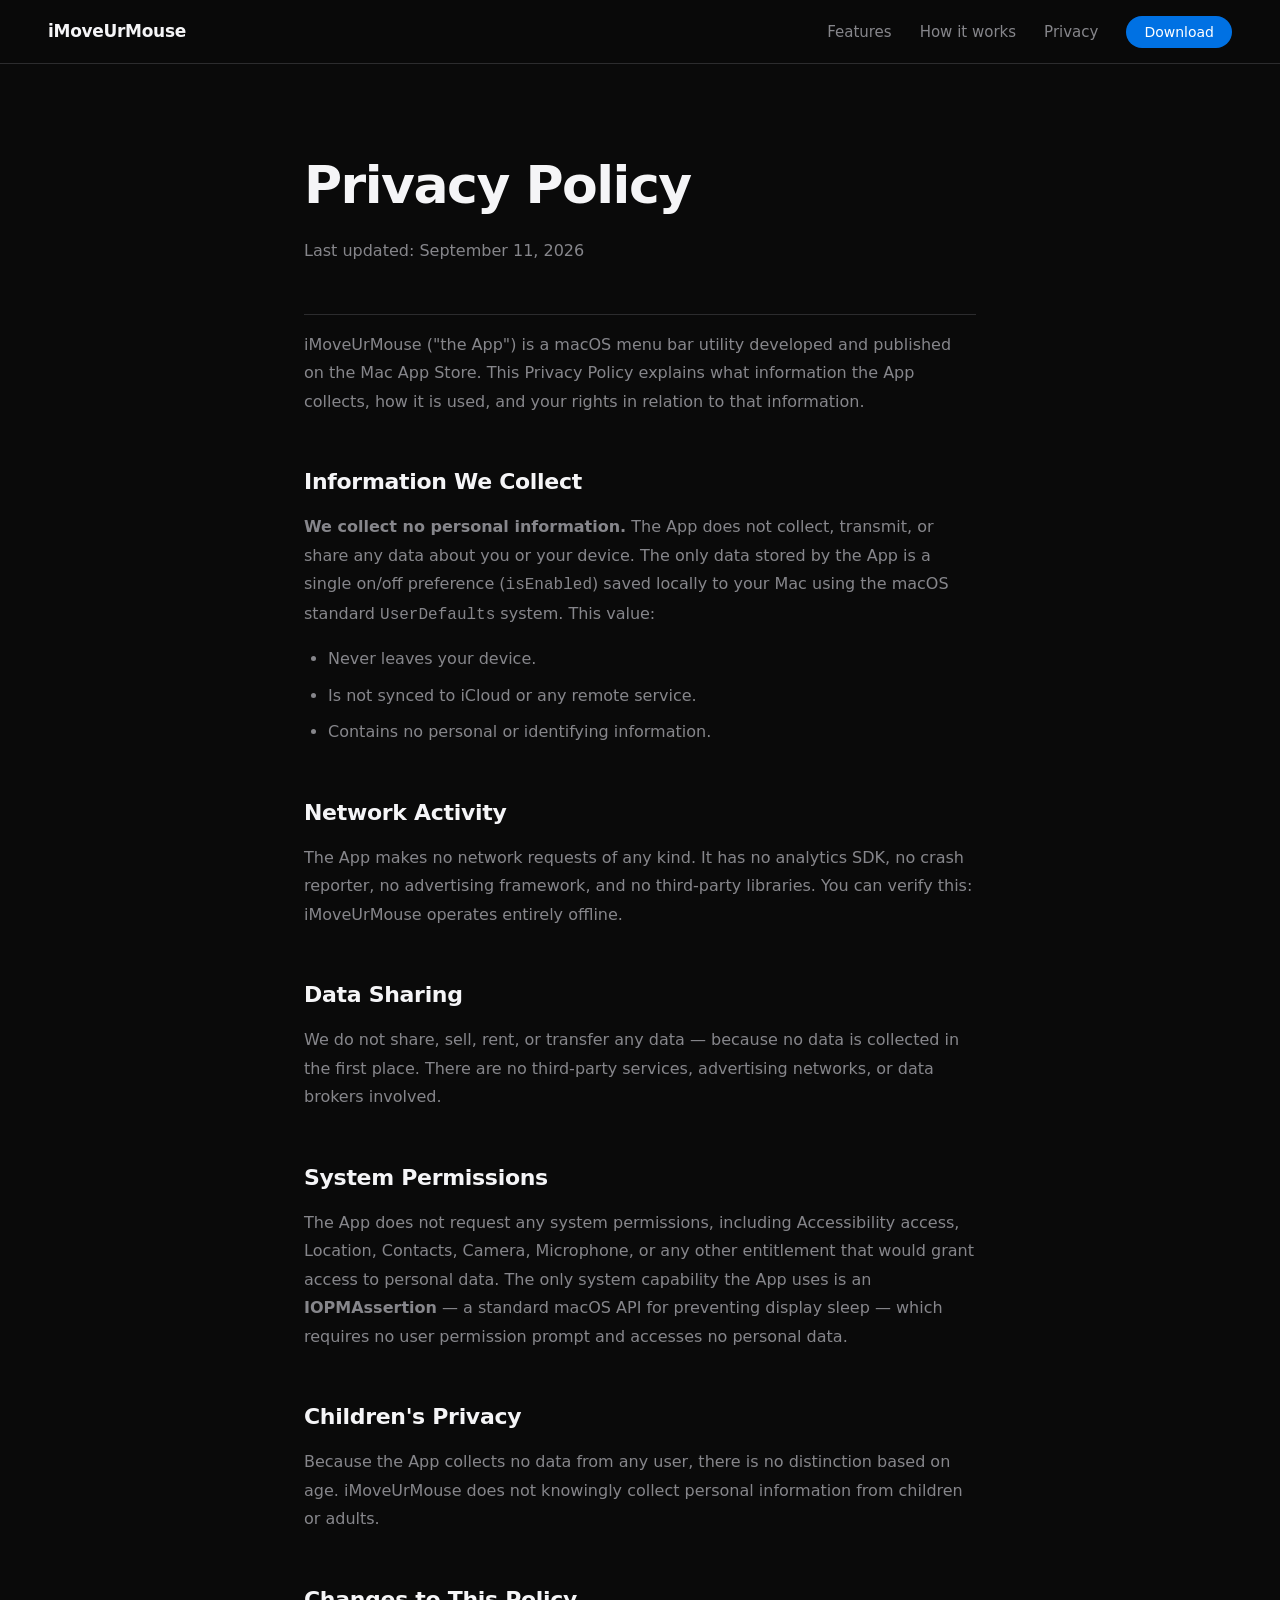
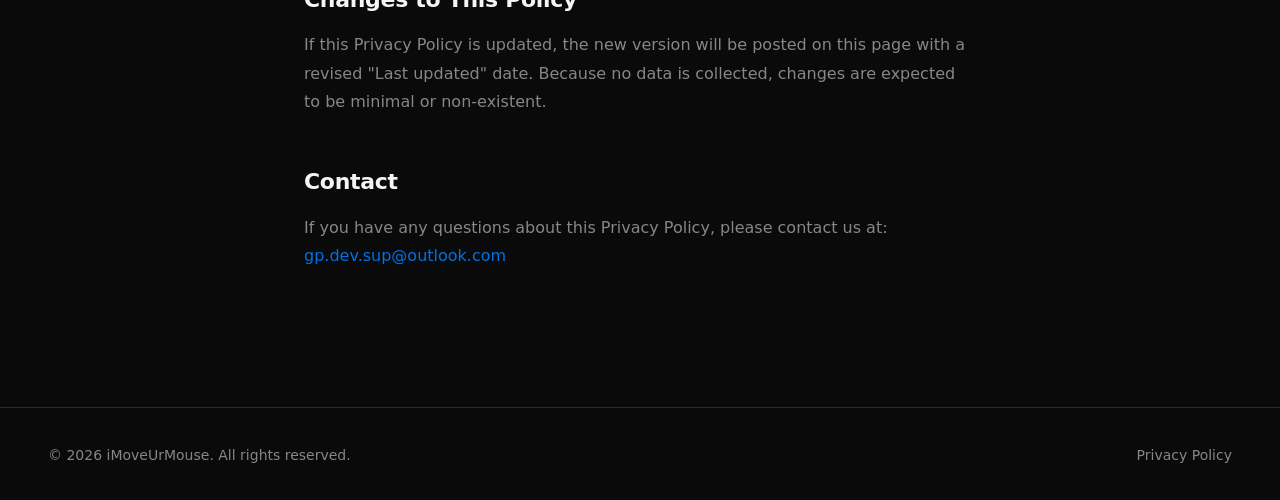
==== privacy.html @ 7b990d3f "Initial commit" ====
<!DOCTYPE html>
<html lang="en">
<head>
  <meta charset="UTF-8" />
  <meta name="viewport" content="width=device-width, initial-scale=1.0" />
  <title>Privacy Policy — iMoveUrMouse</title>
  <meta name="description" content="iMoveUrMouse Privacy Policy. We collect no personal data." />
  <link rel="stylesheet" href="style.css" />
</head>
<body>

  <!-- ── Nav ─────────────────────────────────────── -->
  <nav>
    <a href="index.html" class="nav-logo">iMoveUrMouse</a>
    <ul class="nav-links">
      <li><a href="index.html#features">Features</a></li>
      <li><a href="index.html#how">How it works</a></li>
      <li><a href="privacy.html">Privacy</a></li>
      <li><a href="index.html#download" class="btn-nav">Download</a></li>
    </ul>
  </nav>

  <!-- ── Privacy Policy ────────────────────────────── -->
  <main class="privacy-wrap">
    <h1>Privacy Policy</h1>
    <p class="privacy-date">Last updated: September 11, 2026</p>

    <p>
      iMoveUrMouse ("the App") is a macOS menu bar utility developed and published on the Mac App Store. This Privacy Policy explains what information the App collects, how it is used, and your rights in relation to that information.
    </p>

    <h2>Information We Collect</h2>
    <p>
      <strong>We collect no personal information.</strong> The App does not collect, transmit, or share any data about you or your device. The only data stored by the App is a single on/off preference (<code>isEnabled</code>) saved locally to your Mac using the macOS standard <code>UserDefaults</code> system. This value:
    </p>
    <ul>
      <li>Never leaves your device.</li>
      <li>Is not synced to iCloud or any remote service.</li>
      <li>Contains no personal or identifying information.</li>
    </ul>

    <h2>Network Activity</h2>
    <p>
      The App makes no network requests of any kind. It has no analytics SDK, no crash reporter, no advertising framework, and no third-party libraries. You can verify this: iMoveUrMouse operates entirely offline.
    </p>

    <h2>Data Sharing</h2>
    <p>
      We do not share, sell, rent, or transfer any data — because no data is collected in the first place. There are no third-party services, advertising networks, or data brokers involved.
    </p>

    <h2>System Permissions</h2>
    <p>
      The App does not request any system permissions, including Accessibility access, Location, Contacts, Camera, Microphone, or any other entitlement that would grant access to personal data. The only system capability the App uses is an <strong>IOPMAssertion</strong> — a standard macOS API for preventing display sleep — which requires no user permission prompt and accesses no personal data.
    </p>

    <h2>Children's Privacy</h2>
    <p>
      Because the App collects no data from any user, there is no distinction based on age. iMoveUrMouse does not knowingly collect personal information from children or adults.
    </p>

    <h2>Changes to This Policy</h2>
    <p>
      If this Privacy Policy is updated, the new version will be posted on this page with a revised "Last updated" date. Because no data is collected, changes are expected to be minimal or non-existent.
    </p>

    <h2>Contact</h2>
    <p>
      If you have any questions about this Privacy Policy, please contact us at:<br>
      <a href="mailto:gp.dev.sup@outlook.com">gp.dev.sup@outlook.com</a>
    </p>
  </main>

  <!-- ── Footer ─────────────────────────────────────── -->
  <footer>
    <span>© 2026 iMoveUrMouse. All rights reserved.</span>
    <a href="privacy.html">Privacy Policy</a>
  </footer>

</body>
</html>
---- style.css ----
*, *::before, *::after { box-sizing: border-box; margin: 0; padding: 0; }

:root {
  --bg:           #0a0a0a;
  --surface:      #1c1c1e;
  --border:       #2c2c2e;
  --accent:       #0071e3;
  --accent-hover: #0077ed;
  --text:         #f5f5f7;
  --muted:        #86868b;
  --radius-sm:    10px;
  --radius:       18px;
}

body {
  background: var(--bg);
  color: var(--text);
  font-family: -apple-system, BlinkMacSystemFont, system-ui, sans-serif;
  -webkit-font-smoothing: antialiased;
  line-height: 1.6;
}

/* ─── Nav ─────────────────────────────────────────── */

nav {
  position: sticky;
  top: 0;
  z-index: 100;
  display: flex;
  align-items: center;
  justify-content: space-between;
  padding: 0 48px;
  height: 64px;
  background: rgba(10, 10, 10, 0.82);
  backdrop-filter: blur(20px);
  -webkit-backdrop-filter: blur(20px);
  border-bottom: 1px solid var(--border);
}

.nav-logo {
  font-size: 17px;
  font-weight: 600;
  color: var(--text);
  text-decoration: none;
  letter-spacing: -0.3px;
}

.nav-links {
  display: flex;
  align-items: center;
  gap: 28px;
  list-style: none;
}

.nav-links a {
  color: var(--muted);
  text-decoration: none;
  font-size: 15px;
  transition: color 0.2s;
}

.nav-links a:hover { color: var(--text); }

.btn-nav {
  background: var(--accent) !important;
  color: #fff !important;
  padding: 8px 18px !important;
  border-radius: 20px;
  font-size: 14px !important;
  font-weight: 500;
  transition: background 0.2s !important;
}

.btn-nav:hover { background: var(--accent-hover) !important; }

/* ─── Hero ────────────────────────────────────────── */

.hero {
  display: flex;
  flex-direction: column;
  align-items: center;
  text-align: center;
  padding: 120px 24px 104px;
  gap: 28px;
}

/* Cursor animation */
.cursor-wrap {
  position: relative;
  width: 112px;
  height: 112px;
  display: flex;
  align-items: center;
  justify-content: center;
}

.cursor-glow {
  position: absolute;
  inset: -8px;
  border-radius: 50%;
  background: radial-gradient(circle, rgba(0,113,227,0.28) 0%, transparent 70%);
  animation: pulse 3s ease-in-out infinite;
}

.cursor-icon { animation: float 3s ease-in-out infinite; }

@keyframes float {
  0%, 100% { transform: translateY(0); }
  50%       { transform: translateY(-10px); }
}

@keyframes pulse {
  0%, 100% { opacity: 0.5; transform: scale(0.95); }
  50%       { opacity: 1;   transform: scale(1.1); }
}

.ml { stroke-dasharray: 14 6; }
.ml-1 { animation: dash 2s ease-in-out infinite 0.0s; }
.ml-2 { animation: dash 2s ease-in-out infinite 0.3s; }
.ml-3 { animation: dash 2s ease-in-out infinite 0.6s; }

@keyframes dash {
  0%   { stroke-dashoffset: 20; opacity: 0; }
  30%  { opacity: 1; }
  70%  { opacity: 1; }
  100% { stroke-dashoffset: -20; opacity: 0; }
}

/* Hero text */
.hero h1 {
  font-size: clamp(44px, 9vw, 84px);
  font-weight: 700;
  letter-spacing: -2.5px;
  line-height: 1.03;
  max-width: 720px;
}

.hero h1 em {
  font-style: normal;
  color: var(--accent);
}

.hero .subtitle {
  font-size: clamp(17px, 2.5vw, 21px);
  color: var(--muted);
  max-width: 540px;
  line-height: 1.55;
}

/* ─── App Store Badge ─────────────────────────────── */

.badge-link {
  display: inline-flex;
  align-items: center;
  gap: 12px;
  background: #fff;
  color: #000;
  padding: 13px 28px;
  border-radius: var(--radius-sm);
  text-decoration: none;
  border: 1.5px solid rgba(0,0,0,0.14);
  transition: transform 0.15s, box-shadow 0.15s;
}

.badge-link:hover {
  transform: scale(1.04);
  box-shadow: 0 10px 30px rgba(0,0,0,0.4);
}

.badge-text small {
  display: block;
  font-size: 10px;
  font-weight: 400;
  text-transform: uppercase;
  letter-spacing: 0.6px;
  opacity: 0.65;
  line-height: 1;
  margin-bottom: 2px;
}

.badge-text strong {
  display: block;
  font-size: 19px;
  font-weight: 600;
  letter-spacing: -0.3px;
  line-height: 1.1;
}

/* ─── Section shared ──────────────────────────────── */

section { padding: 96px 48px; }

.section-label {
  text-align: center;
  font-size: 12px;
  font-weight: 600;
  letter-spacing: 1.8px;
  text-transform: uppercase;
  color: var(--accent);
  margin-bottom: 14px;
}

.section-title {
  text-align: center;
  font-size: clamp(30px, 5vw, 50px);
  font-weight: 700;
  letter-spacing: -1.2px;
  line-height: 1.1;
  margin-bottom: 16px;
}

.section-sub {
  text-align: center;
  font-size: 18px;
  color: var(--muted);
  max-width: 540px;
  margin: 0 auto 64px;
  line-height: 1.55;
}

/* ─── Features ────────────────────────────────────── */

.features-grid {
  display: grid;
  grid-template-columns: repeat(3, 1fr);
  gap: 24px;
  max-width: 1000px;
  margin: 0 auto;
}

.feature-card {
  background: var(--surface);
  border: 1px solid var(--border);
  border-radius: var(--radius);
  padding: 36px 32px;
  transition: transform 0.2s, border-color 0.2s, box-shadow 0.2s;
}

.feature-card:hover {
  transform: translateY(-4px);
  border-color: rgba(0, 113, 227, 0.5);
  box-shadow: 0 16px 40px rgba(0,0,0,0.4);
}

.feature-icon {
  width: 52px;
  height: 52px;
  background: rgba(0, 113, 227, 0.12);
  border-radius: 14px;
  display: flex;
  align-items: center;
  justify-content: center;
  margin-bottom: 22px;
  font-size: 24px;
}

.feature-card h3 {
  font-size: 19px;
  font-weight: 600;
  margin-bottom: 10px;
  letter-spacing: -0.3px;
}

.feature-card p {
  color: var(--muted);
  font-size: 15px;
  line-height: 1.65;
}

/* ─── How it works ────────────────────────────────── */

.how {
  background: var(--surface);
  border-top: 1px solid var(--border);
  border-bottom: 1px solid var(--border);
}

.how-inner {
  max-width: 680px;
  margin: 0 auto;
  text-align: center;
}

.how-inner p {
  color: var(--muted);
  font-size: 18px;
  line-height: 1.75;
}

.how-inner p + p { margin-top: 20px; }

.how-inner strong { color: var(--text); font-weight: 500; }

/* ─── CTA ─────────────────────────────────────────── */

.cta { text-align: center; }

/* ─── Footer ──────────────────────────────────────── */

footer {
  padding: 36px 48px;
  display: flex;
  align-items: center;
  justify-content: space-between;
  border-top: 1px solid var(--border);
  color: var(--muted);
  font-size: 14px;
}

footer a {
  color: var(--muted);
  text-decoration: none;
  transition: color 0.2s;
}

footer a:hover { color: var(--text); }

/* ─── Privacy page ────────────────────────────────── */

.privacy-wrap {
  max-width: 720px;
  margin: 0 auto;
  padding: 80px 24px 120px;
}

.privacy-wrap h1 {
  font-size: clamp(36px, 6vw, 52px);
  font-weight: 700;
  letter-spacing: -1.5px;
  margin-bottom: 10px;
}

.privacy-date {
  color: var(--muted);
  font-size: 15px;
  margin-bottom: 56px;
  padding-bottom: 48px;
  border-bottom: 1px solid var(--border);
}

.privacy-wrap h2 {
  font-size: 22px;
  font-weight: 600;
  margin-top: 48px;
  margin-bottom: 14px;
  letter-spacing: -0.3px;
}

.privacy-wrap p,
.privacy-wrap ul {
  color: var(--muted);
  font-size: 16px;
  line-height: 1.78;
  margin-bottom: 16px;
}

.privacy-wrap ul { padding-left: 24px; }
.privacy-wrap li { margin-bottom: 8px; }

.privacy-wrap a { color: var(--accent); text-decoration: none; }
.privacy-wrap a:hover { text-decoration: underline; }

/* ─── Responsive ──────────────────────────────────── */

@media (max-width: 768px) {
  nav { padding: 0 20px; }
  .nav-links li:not(:last-child) { display: none; }

  .hero { padding: 80px 20px 72px; }

  section { padding: 72px 20px; }

  .features-grid { grid-template-columns: 1fr; }

  footer { padding: 28px 20px; flex-direction: column; gap: 12px; text-align: center; }
}
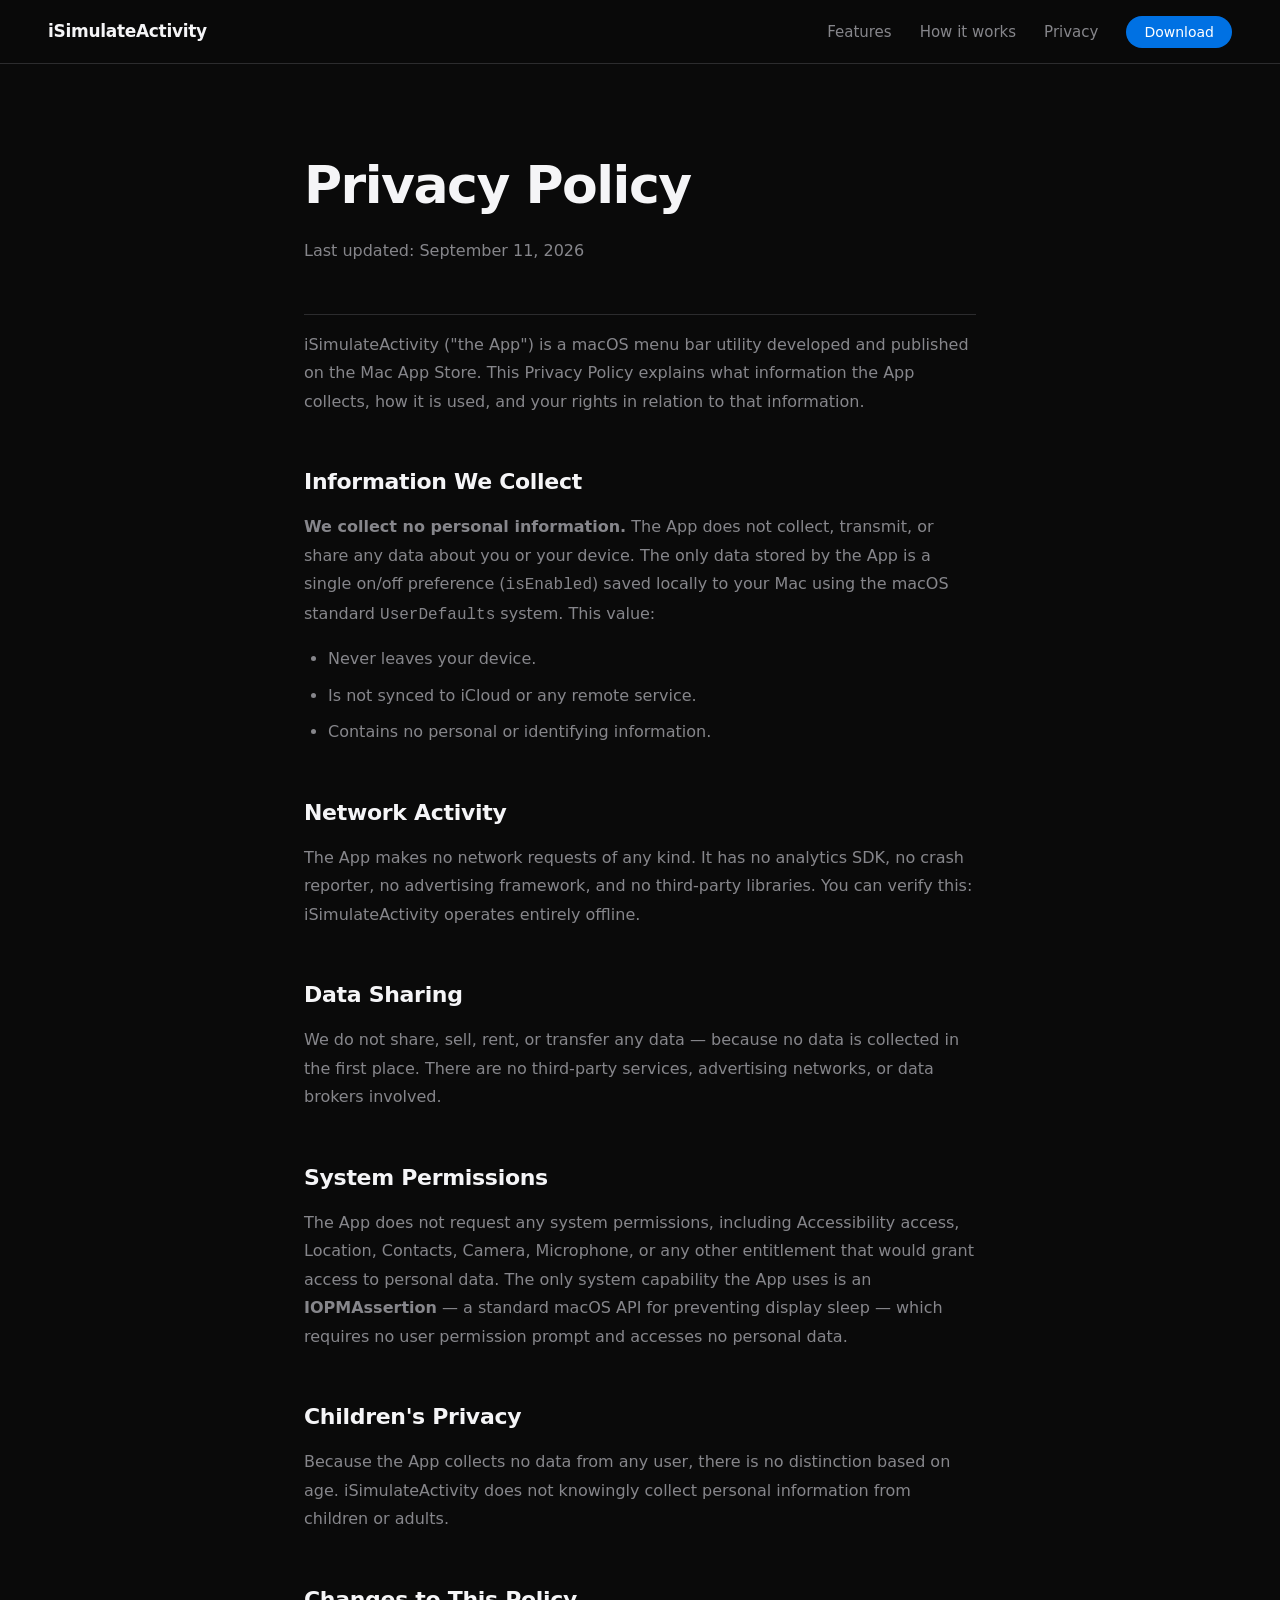
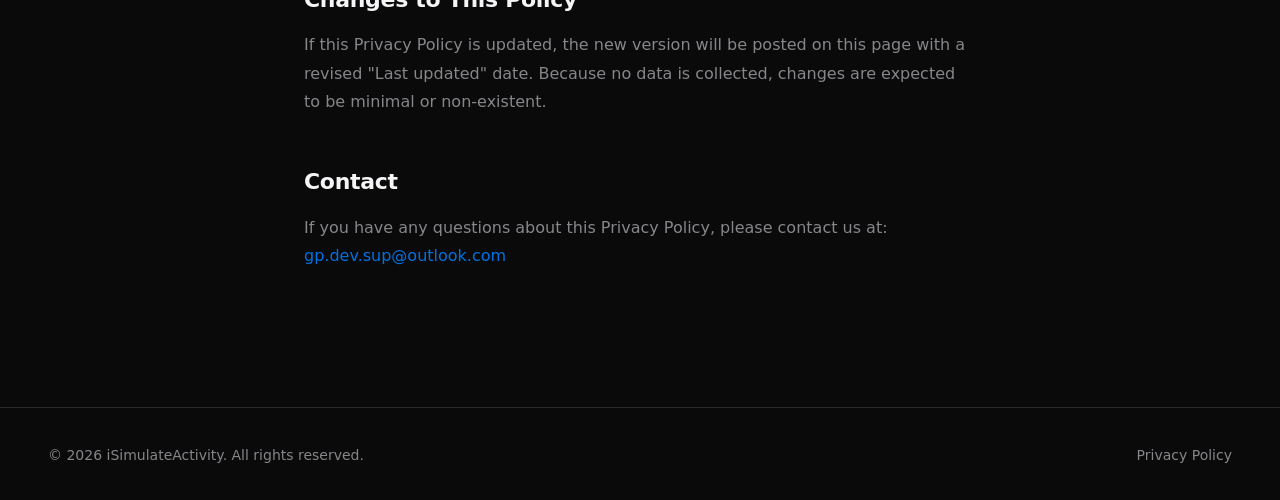
==== commit 9ef6952f: "app name changed" ====
--- a/privacy.html
+++ b/privacy.html
@@ -3,15 +3,15 @@
 <head>
   <meta charset="UTF-8" />
   <meta name="viewport" content="width=device-width, initial-scale=1.0" />
-  <title>Privacy Policy — iMoveUrMouse</title>
-  <meta name="description" content="iMoveUrMouse Privacy Policy. We collect no personal data." />
+  <title>Privacy Policy — iSimulateActivity</title>
+  <meta name="description" content="iSimulateActivity Privacy Policy. We collect no personal data." />
   <link rel="stylesheet" href="style.css" />
 </head>
 <body>
 
   <!-- ── Nav ─────────────────────────────────────── -->
   <nav>
-    <a href="index.html" class="nav-logo">iMoveUrMouse</a>
+    <a href="index.html" class="nav-logo">iSimulateActivity</a>
     <ul class="nav-links">
       <li><a href="index.html#features">Features</a></li>
       <li><a href="index.html#how">How it works</a></li>
@@ -26,7 +26,7 @@
     <p class="privacy-date">Last updated: September 11, 2026</p>
 
     <p>
-      iMoveUrMouse ("the App") is a macOS menu bar utility developed and published on the Mac App Store. This Privacy Policy explains what information the App collects, how it is used, and your rights in relation to that information.
+      iSimulateActivity ("the App") is a macOS menu bar utility developed and published on the Mac App Store. This Privacy Policy explains what information the App collects, how it is used, and your rights in relation to that information.
     </p>
 
     <h2>Information We Collect</h2>
@@ -41,7 +41,7 @@
 
     <h2>Network Activity</h2>
     <p>
-      The App makes no network requests of any kind. It has no analytics SDK, no crash reporter, no advertising framework, and no third-party libraries. You can verify this: iMoveUrMouse operates entirely offline.
+      The App makes no network requests of any kind. It has no analytics SDK, no crash reporter, no advertising framework, and no third-party libraries. You can verify this: iSimulateActivity operates entirely offline.
     </p>
 
     <h2>Data Sharing</h2>
@@ -56,7 +56,7 @@
 
     <h2>Children's Privacy</h2>
     <p>
-      Because the App collects no data from any user, there is no distinction based on age. iMoveUrMouse does not knowingly collect personal information from children or adults.
+      Because the App collects no data from any user, there is no distinction based on age. iSimulateActivity does not knowingly collect personal information from children or adults.
     </p>
 
     <h2>Changes to This Policy</h2>
@@ -73,7 +73,7 @@
 
   <!-- ── Footer ─────────────────────────────────────── -->
   <footer>
-    <span>© 2026 iMoveUrMouse. All rights reserved.</span>
+    <span>© 2026 iSimulateActivity. All rights reserved.</span>
     <a href="privacy.html">Privacy Policy</a>
   </footer>
 
